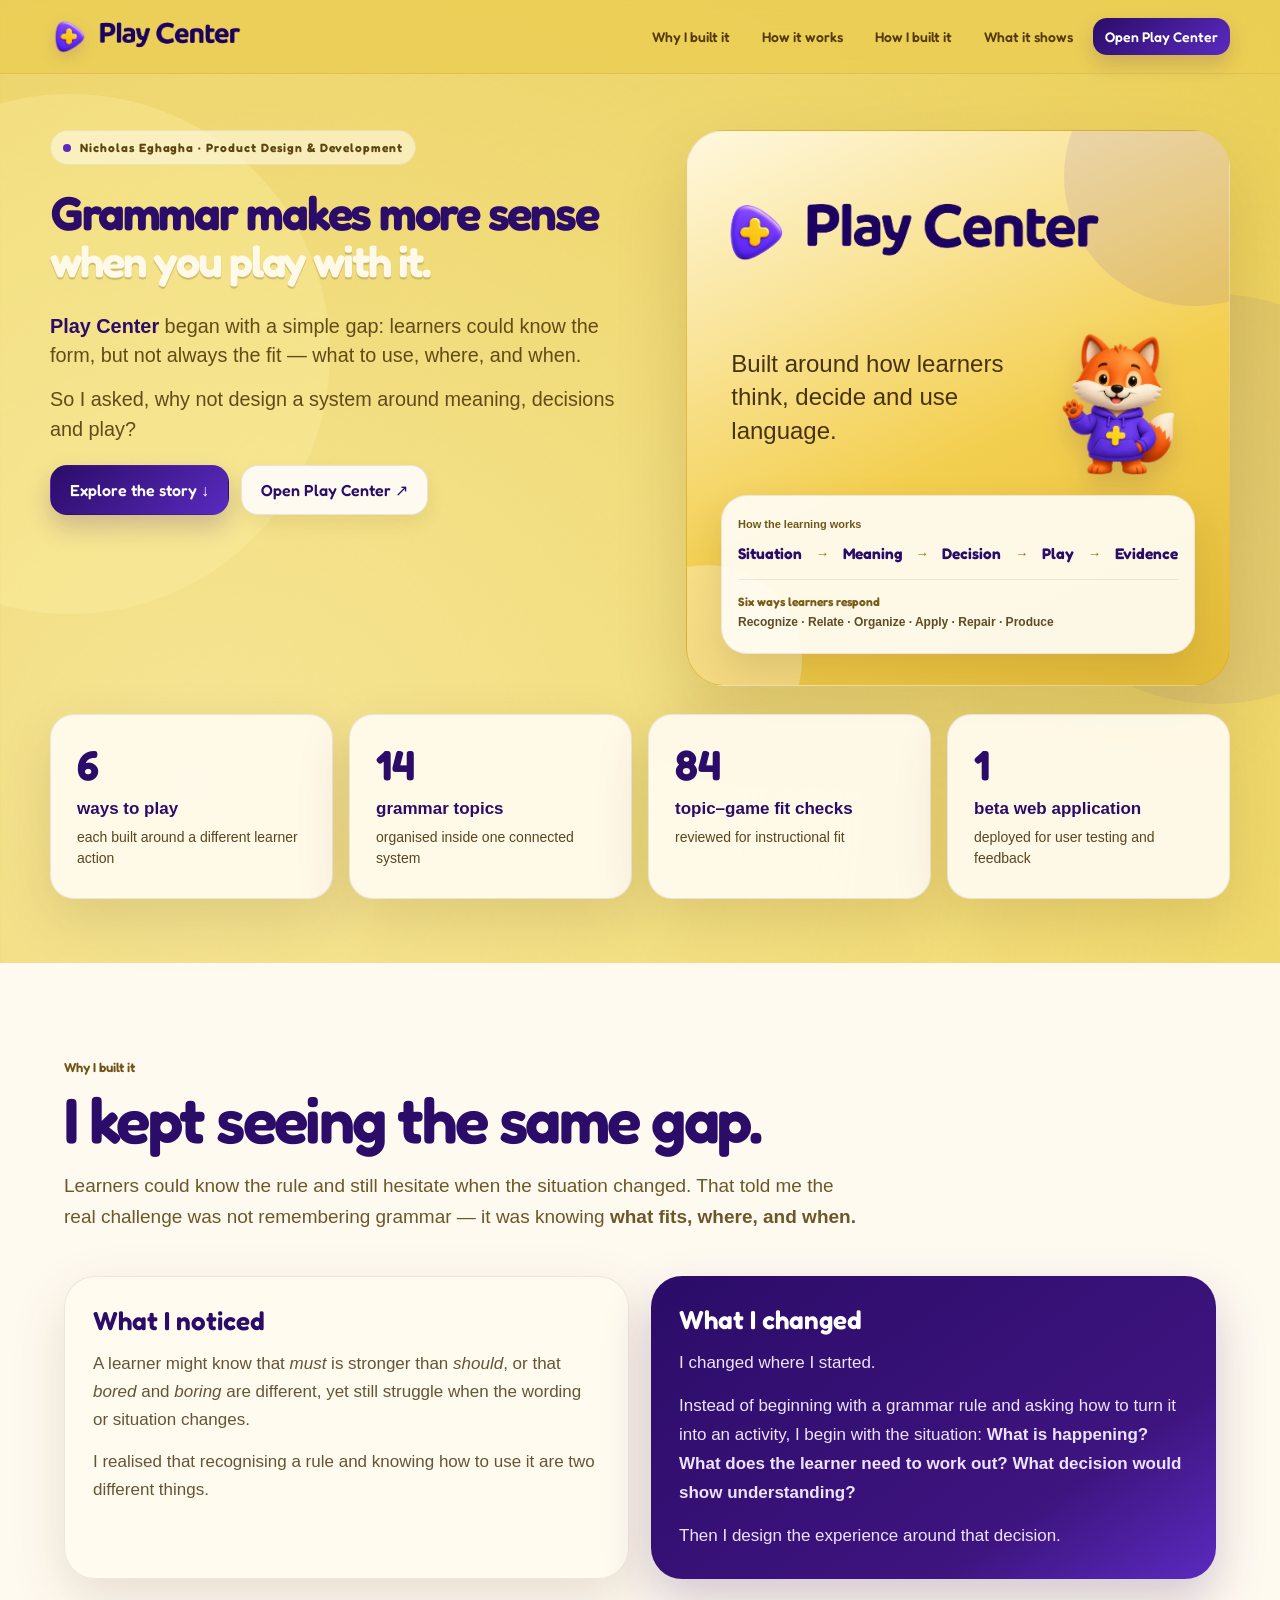
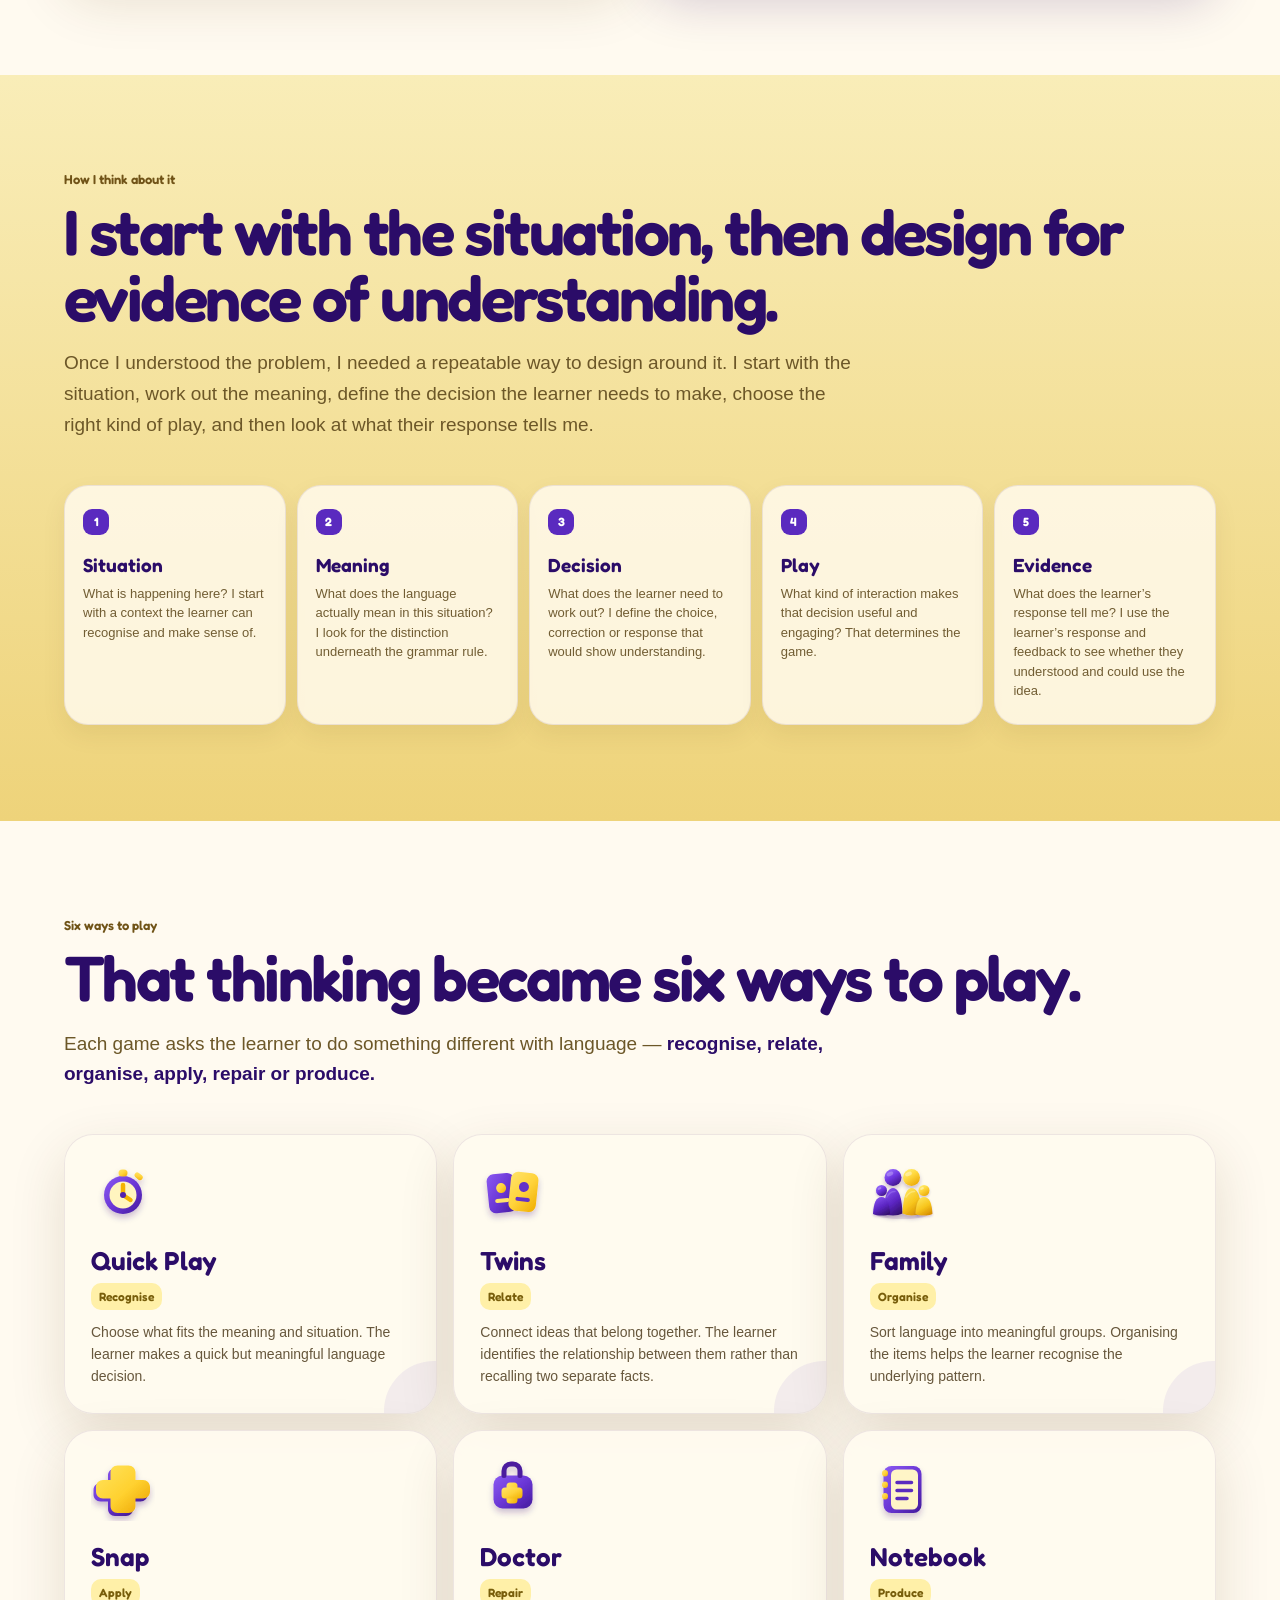
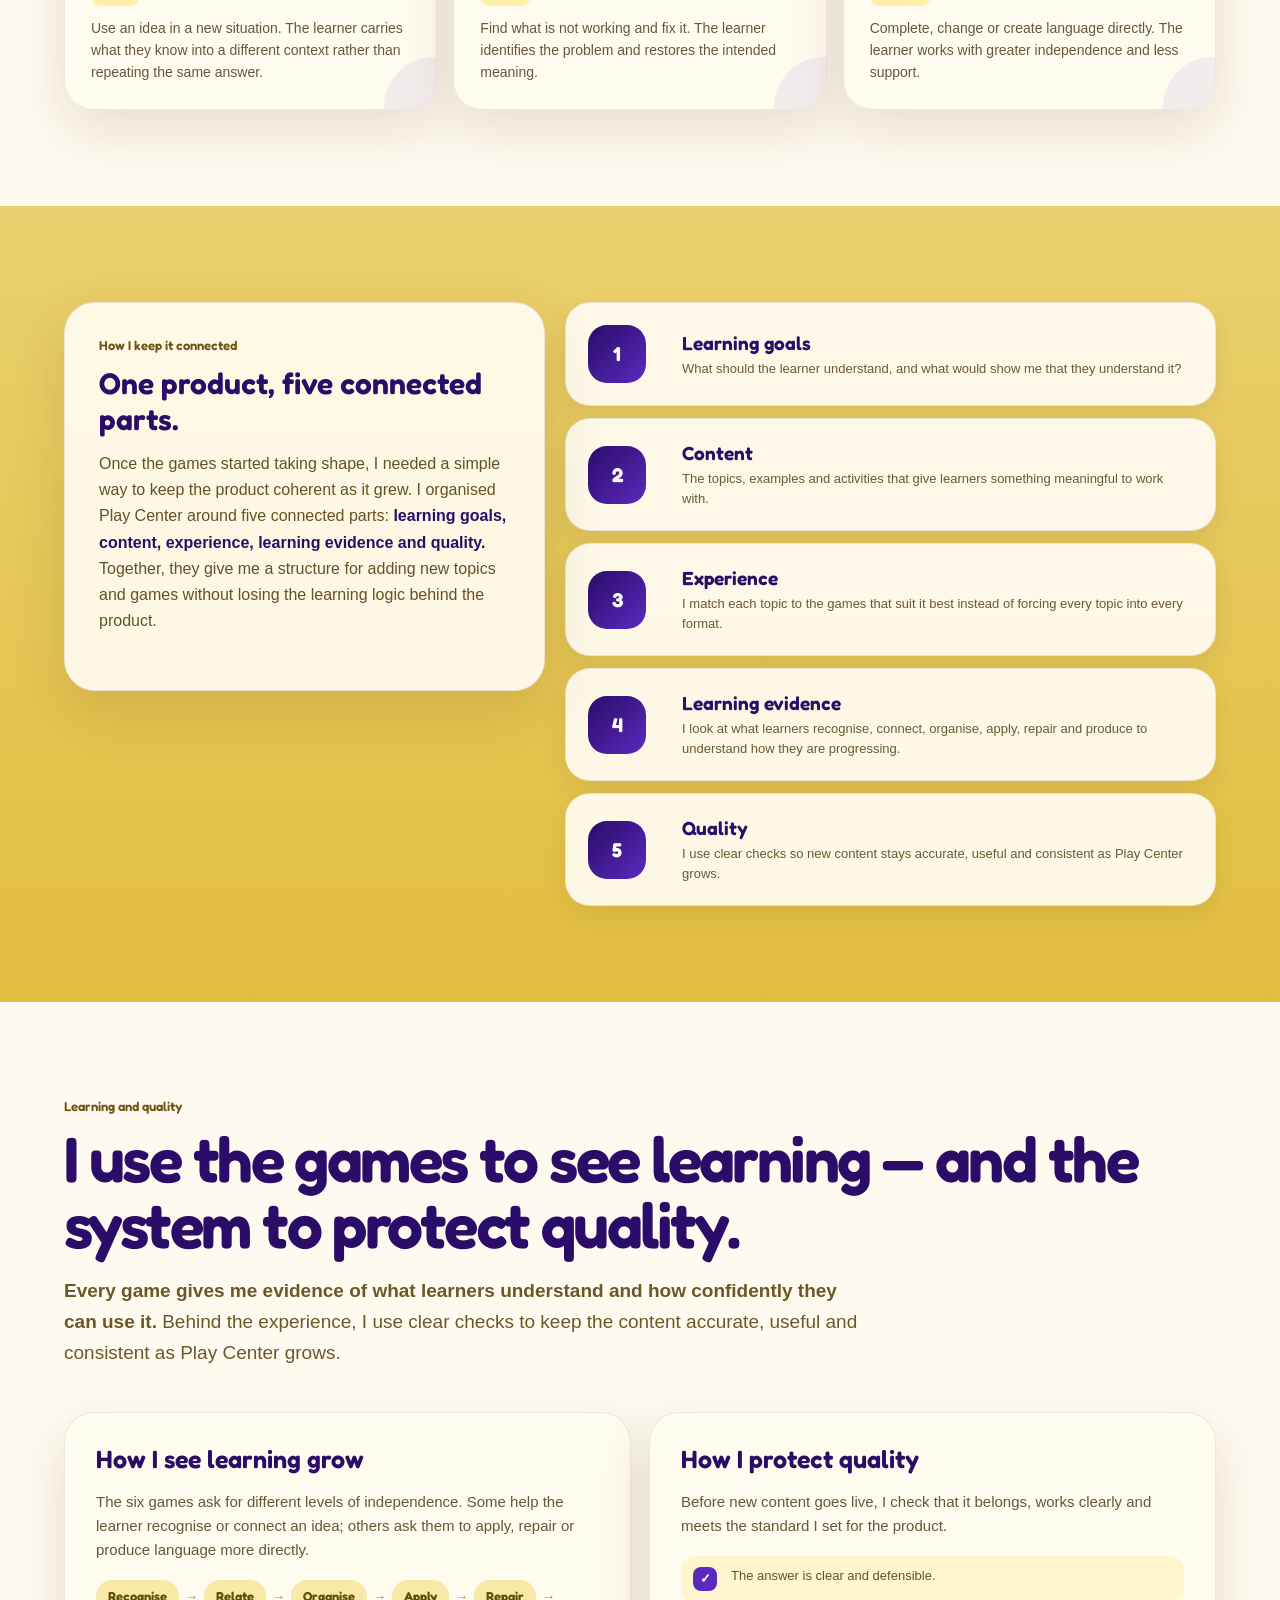
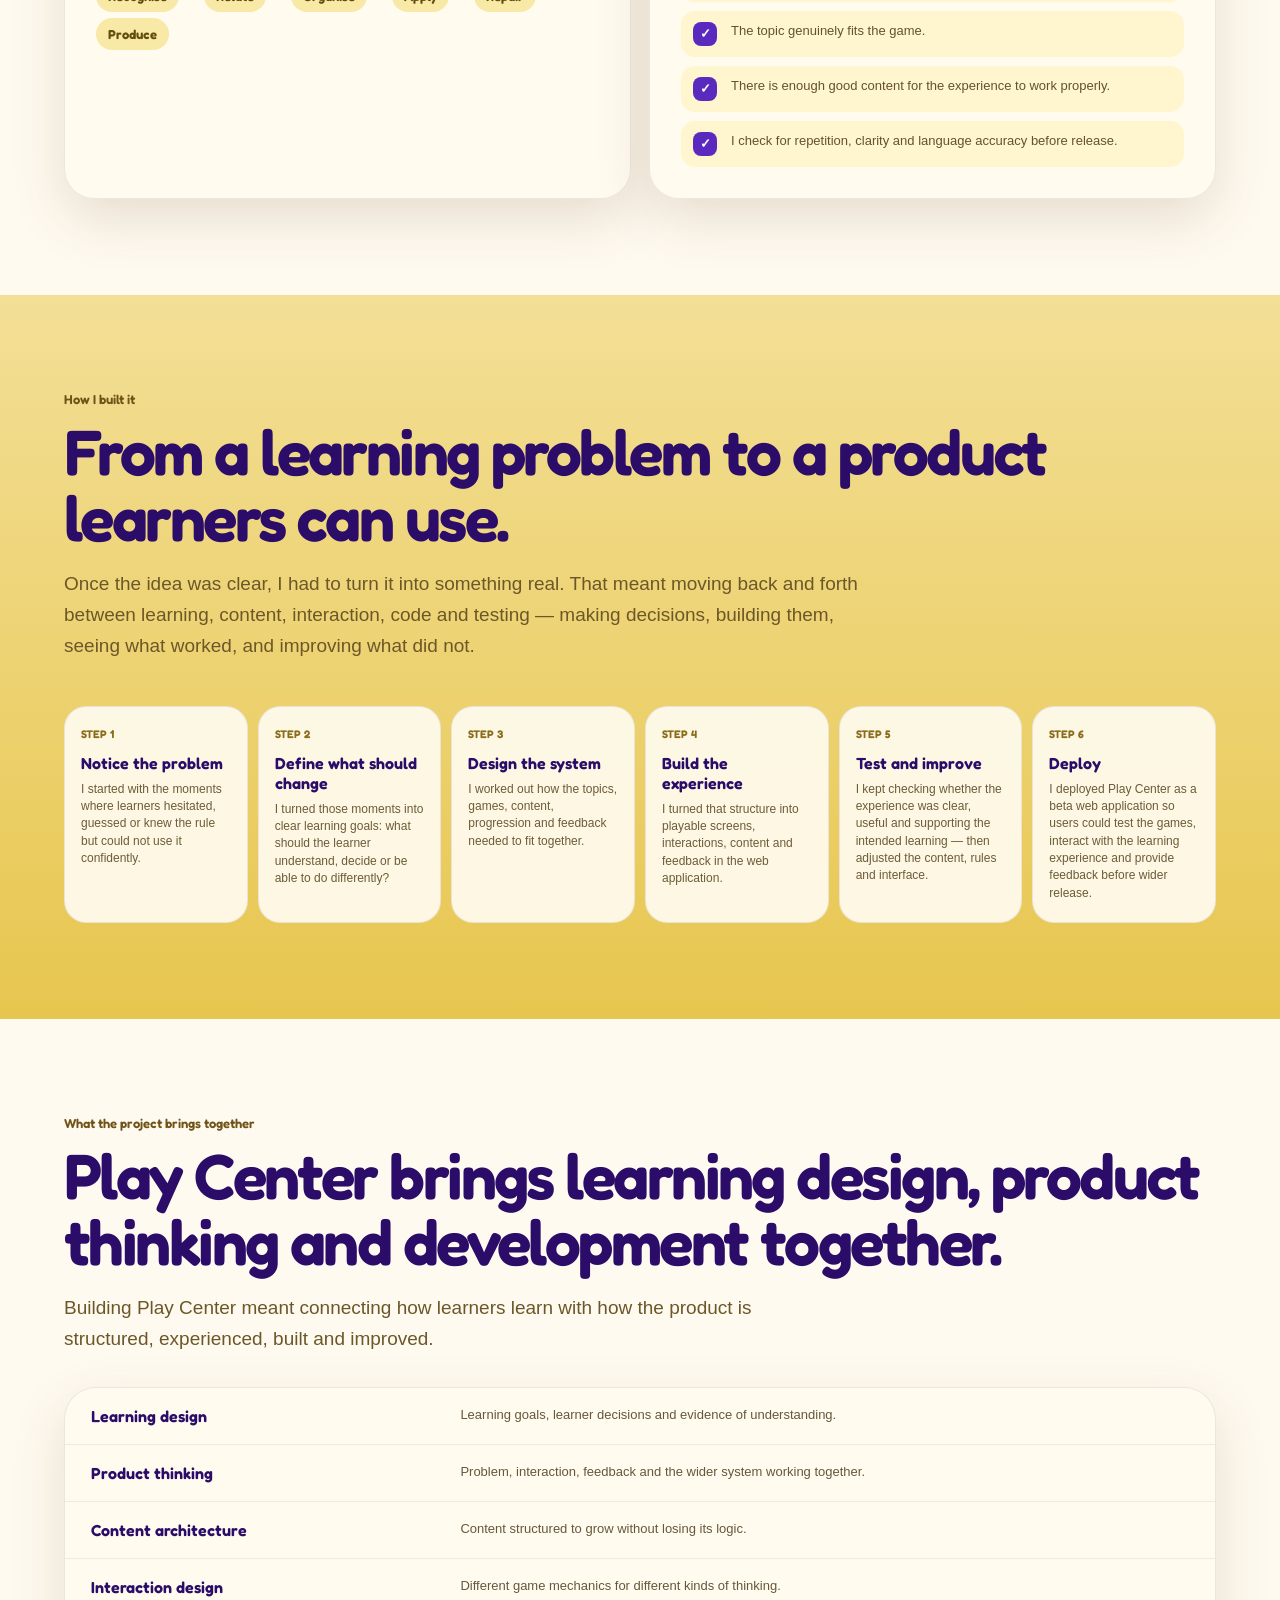
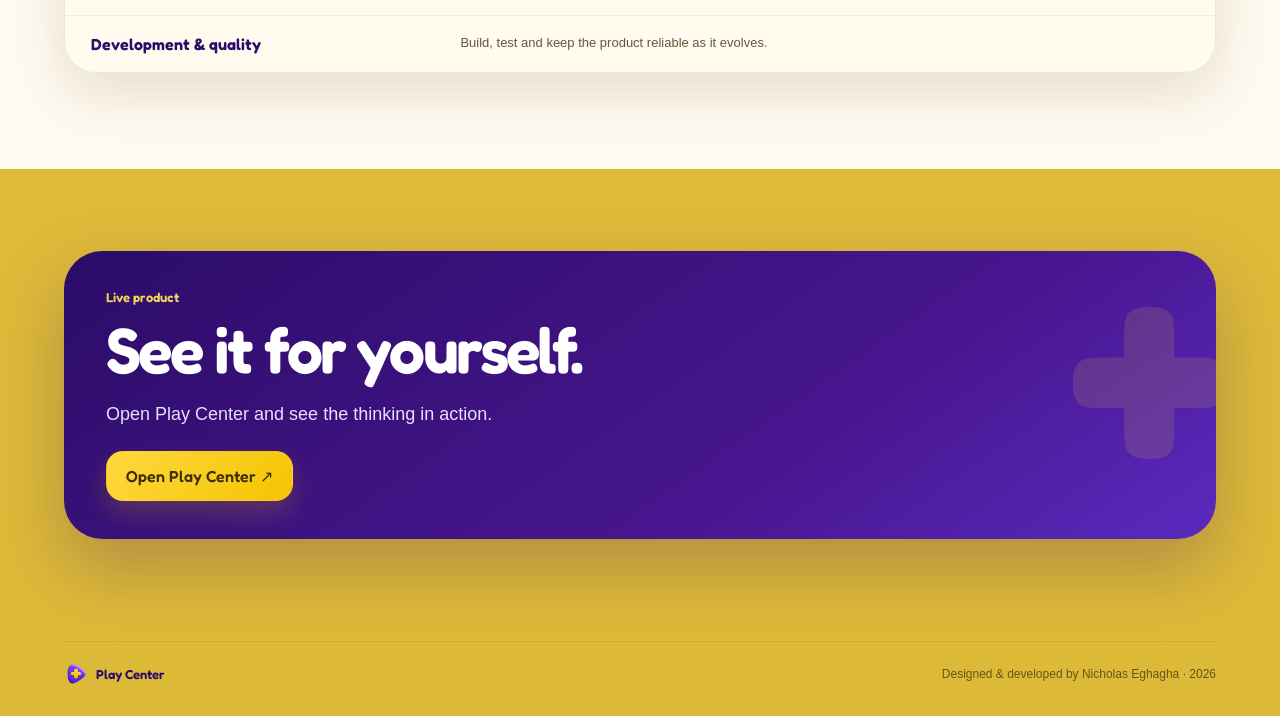
==== index.html @ 82a17149 "deploy Play Center production baseline" ====
<!DOCTYPE html>

<html lang="en">
<head>
<meta charset="utf-8"/>
<meta content="width=device-width,initial-scale=1" name="viewport"/>
<meta content="Play Center, built by Nicholas Eghagha — how a real classroom problem became a learning game, told for anyone: learners, teachers, recruiters, or investors." name="description"/>
<meta content="#E7C94C" name="theme-color"/>
<title>Play Center — by Nicholas Eghagha</title>
<link href="https://fonts.googleapis.com" rel="preconnect"/>
<link crossorigin="" href="https://fonts.gstatic.com" rel="preconnect"/>
<link href="https://fonts.googleapis.com/css2?family=Fredoka:wght@400..700&amp;display=swap" rel="stylesheet"/>
<link href="./css/styles.css" rel="stylesheet"/>
</head>
<body>
<div class="page">
<nav class="nav">
<a aria-label="Play Center home" class="brand-lockup" href="#top">
<img alt="Play Center icon" src="./assets/images/play-center-icon.png"/>
<img alt="Play Center" src="./assets/images/play-center-wordmark.png"/>
</a>
<div class="nav-links">
<a href="#problem">Why I built it</a><a href="#system">How it works</a><a href="#build">How I built it</a><a href="#evidence">What it shows</a>
<a class="nav-cta" href="https://playcenter.sirnicson.com/" rel="noreferrer" target="_blank">Open Play Center</a>
</div>
</nav>
<main>
<header class="hero" id="top">
<div class="hero-copy reveal">
<div class="eyebrow"><span class="dot"></span> Nicholas Eghagha · Product Design &amp; Development</div>
<h1><span class="headline-main">Grammar makes more sense</span><span class="accent">when you play with it.</span></h1>
<p class="hero-lead"><strong>Play Center</strong> began with a simple gap: learners could know the form, but not always the fit — <span class="slight-emphasis">what to use, where, and when.</span></p><p class="hero-lead hero-question">So I asked, why not design a system around meaning, decisions and play?</p>
<div class="hero-actions">
<a class="btn primary" href="#problem">Explore the story ↓</a>
<a class="btn secondary" href="https://playcenter.sirnicson.com/" rel="noreferrer" target="_blank">Open Play Center ↗</a>
</div>
</div>
<div class="hero-visual">
<div class="visual-card">
<div class="visual-logo"><img alt="" src="./assets/images/play-center-icon.png"/><img alt="Play Center" src="./assets/images/play-center-wordmark.png"/></div>
<div class="product-introduction"><p>Built around how learners think, decide and use language.</p><img alt="Play Center fox mascot" class="mascot" src="./assets/images/fox-mascot.png"/>
</div>
<div class="learning-loop">
<small>How the learning works</small>
<div aria-label="Situation to evidence learning loop" class="loop-steps"><span>Situation</span><i>→</i><span>Meaning</span><i>→</i><span>Decision</span><i>→</i><span>Play</span><i>→</i><span>Evidence</span></div>
<div class="loop-result"><strong>Six ways learners respond</strong><p>Recognize · Relate · Organize · Apply · Repair · Produce</p></div>
</div>
</div>
</div>
</header>
<section aria-label="Project scope" class="project-scope">
<div class="section-inner metrics">
<div class="metric paper"><strong>6</strong><span><b>ways to play</b><small>each built around a different learner action</small></span></div>
<div class="metric paper"><strong>14</strong><span><b>grammar topics</b><small>organised inside one connected system</small></span></div>
<div class="metric paper"><strong>84</strong><span><b>topic–game fit checks</b><small>reviewed for instructional fit</small></span></div>
<div class="metric paper"><strong>1</strong><span><b>beta web application</b><small>deployed for user testing and feedback</small></span></div>
</div>
</section>
<section class="problem" id="problem">
<div class="section-inner">
<div class="section-kicker">Why I built it</div>
<h2>I kept seeing the same gap.</h2>
<p class="section-lead">Learners could know the rule and still hesitate when the situation changed. That told me the real challenge was not remembering grammar — it was knowing <strong>what fits, where, and when.</strong></p>
<div class="split">
<article class="problem-card paper"><h3>What I noticed</h3><p>A learner might know that <em>must</em> is stronger than <em>should</em>, or that <em>bored</em> and <em>boring</em> are different, yet still struggle when the wording or situation changes.</p><p>I realised that recognising a rule and knowing how to use it are two different things.</p></article>
<article class="problem-card dark"><h3>What I changed</h3><p>I changed where I started.</p><p>Instead of beginning with a grammar rule and asking how to turn it into an activity, I begin with the situation: <strong>What is happening? What does the learner need to work out? What decision would show understanding?</strong></p><p>Then I design the experience around that decision.</p></article>
</div>
</div>
</section>
<section class="flow" id="system">
<div class="section-inner">
<div class="section-kicker">How I think about it</div>
<h2>I start with the situation, then design for evidence of understanding.</h2>
<p class="section-lead">Once I understood the problem, I needed a repeatable way to design around it. I start with the situation, work out the meaning, define the decision the learner needs to make, choose the right kind of play, and then look at what their response tells me.</p>
<div class="flow-grid">
<div class="flow-step"><div class="num">1</div><strong>Situation</strong><p>What is happening here? I start with a context the learner can recognise and make sense of.</p></div>
<div class="flow-step"><div class="num">2</div><strong>Meaning</strong><p>What does the language actually mean in this situation? I look for the distinction underneath the grammar rule.</p></div>
<div class="flow-step"><div class="num">3</div><strong>Decision</strong><p>What does the learner need to work out? I define the choice, correction or response that would show understanding.</p></div>
<div class="flow-step"><div class="num">4</div><strong>Play</strong><p>What kind of interaction makes that decision useful and engaging? That determines the game.</p></div>
<div class="flow-step"><div class="num">5</div><strong>Evidence</strong><p>What does the learner’s response tell me? I use the learner’s response and feedback to see whether they understood and could use the idea.</p></div>
</div>
</div>
</section>
<section class="games">
<div class="section-inner">
<div class="section-kicker">Six ways to play</div>
<h2>That thinking became six ways to play.</h2>
<p class="section-lead">Each game asks the learner to do something different with language — <strong>recognise, relate, organise, apply, repair or produce.</strong></p>
<div class="games-grid">
<article class="game-card paper"><img alt="Quick Play icon" src="./assets/images/quick-play.svg"/><h3>Quick Play</h3><span class="verb">Recognise</span><p>Choose what fits the meaning and situation. The learner makes a quick but meaningful language decision.</p></article>
<article class="game-card paper"><img alt="Twins icon" src="./assets/images/twins.svg"/><h3>Twins</h3><span class="verb">Relate</span><p>Connect ideas that belong together. The learner identifies the relationship between them rather than recalling two separate facts.</p></article>
<article class="game-card paper"><img alt="Family icon" src="./assets/images/family.svg"/><h3>Family</h3><span class="verb">Organise</span><p>Sort language into meaningful groups. Organising the items helps the learner recognise the underlying pattern.</p></article>
<article class="game-card paper"><img alt="Snap icon" src="./assets/images/snap.svg"/><h3>Snap</h3><span class="verb">Apply</span><p>Use an idea in a new situation. The learner carries what they know into a different context rather than repeating the same answer.</p></article>
<article class="game-card paper"><img alt="Doctor icon" src="./assets/images/doctor.svg"/><h3>Doctor</h3><span class="verb">Repair</span><p>Find what is not working and fix it. The learner identifies the problem and restores the intended meaning.</p></article>
<article class="game-card paper"><img alt="Notebook icon" src="./assets/images/notebook.svg"/><h3>Notebook</h3><span class="verb">Produce</span><p>Complete, change or create language directly. The learner works with greater independence and less support.</p></article>
</div>
</div>
</section>
<section class="architecture">
<div class="section-inner arch-layout">
<article class="arch-story paper"><div class="section-kicker">How I keep it connected</div><h3>One product, five connected parts.</h3><p>Once the games started taking shape, I needed a simple way to keep the product coherent as it grew. I organised Play Center around five connected parts: <strong>learning goals, content, experience, learning evidence and quality.</strong> Together, they give me a structure for adding new topics and games without losing the learning logic behind the product.</p></article>
<div class="arch-stack">
<article class="arch-layer"><div class="layer-mark">1</div><div><h3>Learning goals</h3><p>What should the learner understand, and what would show me that they understand it?</p></div></article>
<article class="arch-layer"><div class="layer-mark">2</div><div><h3>Content</h3><p>The topics, examples and activities that give learners something meaningful to work with.</p></div></article>
<article class="arch-layer"><div class="layer-mark">3</div><div><h3>Experience</h3><p>I match each topic to the games that suit it best instead of forcing every topic into every format.</p></div></article>
<article class="arch-layer"><div class="layer-mark">4</div><div><h3>Learning evidence</h3><p>I look at what learners recognise, connect, organise, apply, repair and produce to understand how they are progressing.</p></div></article>
<article class="arch-layer"><div class="layer-mark">5</div><div><h3>Quality</h3><p>I use clear checks so new content stays accurate, useful and consistent as Play Center grows.</p></div></article>
</div>
</div>
</section>
<section class="assessment" id="assessment">
<div class="section-inner">
<div class="section-kicker">Learning and quality</div>
<h2>I use the games to see learning — and the system to protect quality.</h2>
<p class="section-lead"><strong>Every game gives me evidence of what learners understand and how confidently they can use it.</strong> Behind the experience, I use clear checks to keep the content accurate, useful and consistent as Play Center grows.</p>
<div class="assessment-layout">
<article class="assessment-card paper"><h3>How I see learning grow</h3><p>The six games ask for different levels of independence. Some help the learner recognise or connect an idea; others ask them to apply, repair or produce language more directly.</p>
<div class="verb-flow"><span>Recognise</span><em>→</em><span>Relate</span><em>→</em><span>Organise</span><em>→</em><span>Apply</span><em>→</em><span>Repair</span><em>→</em><span>Produce</span></div>
</article>
<article class="assessment-card paper"><h3>How I protect quality</h3><p>Before new content goes live, I check that it belongs, works clearly and meets the standard I set for the product.</p><div class="qa-list">
<div class="qa-item"><i>✓</i><span>The answer is clear and defensible.</span></div>
<div class="qa-item"><i>✓</i><span>The topic genuinely fits the game.</span></div>
<div class="qa-item"><i>✓</i><span>There is enough good content for the experience to work properly.</span></div>
<div class="qa-item"><i>✓</i><span>I check for repetition, clarity and language accuracy before release.</span></div>
</div></article>
</div>
</div>
</section>
<section class="process" id="build">
<div class="section-inner">
<div class="section-kicker">How I built it</div>
<h2>From a learning problem to a product learners can use.</h2>
<p class="section-lead">Once the idea was clear, I had to turn it into something real. That meant moving back and forth between learning, content, interaction, code and testing — making decisions, building them, seeing what worked, and improving what did not.</p>
<div class="timeline">
<article class="timeline-step"><span>STEP 1</span><b>Notice the problem</b><p>I started with the moments where learners hesitated, guessed or knew the rule but could not use it confidently.</p></article>
<article class="timeline-step"><span>STEP 2</span><b>Define what should change</b><p>I turned those moments into clear learning goals: what should the learner understand, decide or be able to do differently?</p></article>
<article class="timeline-step"><span>STEP 3</span><b>Design the system</b><p>I worked out how the topics, games, content, progression and feedback needed to fit together.</p></article>
<article class="timeline-step"><span>STEP 4</span><b>Build the experience</b><p>I turned that structure into playable screens, interactions, content and feedback in the web application.</p></article>
<article class="timeline-step"><span>STEP 5</span><b>Test and improve</b><p>I kept checking whether the experience was clear, useful and supporting the intended learning — then adjusted the content, rules and interface.</p></article>
<article class="timeline-step"><span>STEP 6</span><b>Deploy</b><p>I deployed Play Center as a beta web application so users could test the games, interact with the learning experience and provide feedback before wider release.</p></article>
</div>
</div>
</section>
<section class="skills" id="evidence">
<div class="section-inner">
<div class="section-kicker">What the project brings together</div>
<h2>Play Center brings learning design, product thinking and development together.</h2>
<p class="section-lead">Building Play Center meant connecting how learners learn with how the product is structured, experienced, built and improved.</p>
<div class="skills-panel paper">
<div class="skill-row"><b>Learning design</b><p>Learning goals, learner decisions and evidence of understanding.</p></div>
<div class="skill-row"><b>Product thinking</b><p>Problem, interaction, feedback and the wider system working together.</p></div>
<div class="skill-row"><b>Content architecture</b><p>Content structured to grow without losing its logic.</p></div>
<div class="skill-row"><b>Interaction design</b><p>Different game mechanics for different kinds of thinking.</p></div>
<div class="skill-row"><b>Development &amp; quality</b><p>Build, test and keep the product reliable as it evolves.</p></div>
</div>

</div>
</section>
<section class="cta">
<div class="section-inner">
<div class="cta-card">
<div class="section-kicker">Live product</div>
<h2>See it for yourself.</h2>
<p>Open Play Center and see the thinking in action.</p>
<div class="cta-actions"><a class="btn primary" href="https://playcenter.sirnicson.com/" rel="noreferrer" target="_blank">Open Play Center ↗</a></div>
</div>
</div>
</section>
</main>
<footer><div class="footer-inner"><div class="footer-brand"><img alt="" src="./assets/images/play-center-icon.png"/><span>Play Center</span></div><div>Designed &amp; developed by Nicholas Eghagha · 2026</div></div></footer>
</div>
<script src="./js/main.js"></script>
</body>
</html>
---- css/styles.css ----
:root{
      --gold:#F4C400;--gold-deep:#D49B00;--gold-bright:#FFD83F;
      --page-a:#E7C94C;--page-b:#DDB938;
      --purple:#5A2ABF;--purple-deep:#2B0C68;
      --ink:#241834;--surface:#FFF9EA;--muted:#74643A;
      --line:rgba(71,38,93,.13);--white:#fffdf8;
      --shadow:0 20px 55px rgba(81,50,7,.14);
      --brand-font:"Fredoka","Arial Rounded MT Bold","Avenir Next Rounded","Trebuchet MS",sans-serif;
      --body-font:-apple-system,BlinkMacSystemFont,"Segoe UI",Inter,Arial,sans-serif;
    }
    *{box-sizing:border-box}
    html{scroll-behavior:smooth;background:var(--page-b)}
    body{margin:0;color:var(--ink);font-family:var(--body-font);background:
      radial-gradient(circle at 15% 11%,rgba(255,247,198,.58) 0,transparent 22%),
      radial-gradient(circle at 86% 16%,rgba(255,238,136,.38) 0,transparent 25%),
      linear-gradient(180deg,var(--page-a) 0%,var(--page-b) 100%);}
    a{color:inherit;text-decoration:none}
    button,a{outline-offset:4px}
    .page{min-height:100vh;overflow:hidden}
    .nav{position:sticky;top:0;z-index:50;display:flex;align-items:center;justify-content:space-between;gap:22px;height:74px;padding:0 clamp(18px,5vw,68px);background:rgba(235,205,84,.82);border-bottom:1px solid rgba(71,38,93,.09);backdrop-filter:blur(16px)}
    .brand-lockup{display:flex;align-items:center;gap:10px;min-width:0}
    .brand-lockup img:first-child{width:38px;height:38px;object-fit:contain;filter:drop-shadow(0 6px 8px rgba(72,35,117,.16))}
    .brand-lockup img:last-child{width:144px;height:auto;display:block}
    .nav-links{display:flex;align-items:center;gap:8px}
    .nav-links a{font-family:var(--brand-font);font-weight:550;font-size:14px;padding:10px 12px;border-radius:14px;color:#583a0a;transition:.18s ease}
    .nav-links a:hover,.nav-links a.active{background:rgba(255,250,229,.7);color:var(--purple-deep)}
    .nav-cta{background:linear-gradient(135deg,var(--purple-deep),var(--purple));color:#fff!important;box-shadow:0 9px 20px rgba(61,26,109,.18)}
    .hero{position:relative;min-height:calc(100vh - 74px);display:grid;grid-template-columns:minmax(0,1.12fr) minmax(300px,.88fr);align-items:center;gap:60px;max-width:1240px;margin:auto;padding:86px clamp(22px,4vw,52px) 72px}
    .hero:before,.hero:after{content:"";position:absolute;border-radius:50%;z-index:0;pointer-events:none}
    .hero:before{width:520px;height:520px;background:rgba(255,244,174,.28);left:-240px;top:20px}
    .hero:after{width:410px;height:410px;background:rgba(91,42,191,.07);right:-190px;bottom:10px}
    .hero-copy,.hero-visual{position:relative;z-index:1}
    .eyebrow{display:inline-flex;align-items:center;gap:9px;font-family:var(--brand-font);font-size:12px;font-weight:650;letter-spacing:.08em;color:#5d4510;background:rgba(255,250,232,.58);padding:9px 12px;border:1px solid rgba(84,54,0,.08);border-radius:999px}
    .dot{width:8px;height:8px;border-radius:50%;background:var(--purple)}
    h1,h2,h3,.brand-text,.metric strong,.flow-step strong,.game-card h3,.skill-row b{font-family:var(--brand-font)}
    h1{font-size:clamp(56px,8.2vw,102px);line-height:.91;letter-spacing:-.055em;margin:22px 0 24px;color:var(--purple-deep);font-weight:650;max-width:790px}
    h1 .accent{display:block;color:#fffaf0;text-shadow:0 3px 0 rgba(74,41,105,.10)}
    .byline{font-size:16px;font-weight:500;color:#674d12;margin:-10px 0 20px;max-width:540px;line-height:1.4}
    .hero-lead{font-size:clamp(18px,2vw,22px);line-height:1.55;color:#5e4919;max-width:720px;margin:0 0 32px}
    .hero-actions{display:flex;gap:12px;flex-wrap:wrap}
    .btn{display:inline-flex;align-items:center;justify-content:center;gap:9px;min-height:50px;padding:0 19px;border-radius:17px;font-family:var(--brand-font);font-weight:550;border:1px solid transparent;transition:.18s ease}
    .btn:hover{transform:translateY(-2px)}
    .btn.primary{background:linear-gradient(135deg,var(--purple-deep),var(--purple));color:#fff;box-shadow:0 12px 24px rgba(64,28,114,.22)}
    .btn.secondary{background:#fffaf0;border-color:rgba(84,52,101,.12);color:var(--purple-deep);box-shadow:0 8px 18px rgba(95,69,10,.09)}
    .hero-note{display:flex;align-items:center;gap:10px;margin-top:25px;font-size:13px;color:#6f5926}
    .hero-note img{width:33px;height:33px;border-radius:10px;object-fit:cover;box-shadow:0 5px 12px rgba(65,32,94,.12)}
    .hero-visual{display:grid;place-items:center;min-height:540px}
    .visual-card{position:relative;width:min(500px,100%);aspect-ratio:1/.94;border-radius:38px;background:linear-gradient(155deg,#fff8df,#f3cf50 56%,#e3bb38);border:1px solid rgba(100,67,0,.12);box-shadow:0 34px 70px rgba(94,63,7,.18);padding:34px;overflow:hidden}
    .visual-card:before{content:"";position:absolute;width:260px;height:260px;border-radius:50%;background:rgba(91,42,191,.10);right:-95px;top:-85px}
    .visual-card:after{content:"";position:absolute;width:190px;height:190px;border-radius:50%;background:rgba(255,255,255,.31);left:-75px;bottom:-70px}
    .visual-logo{display:flex;align-items:center;gap:14px;position:relative;z-index:2}
    .visual-logo img:first-child{width:64px;height:64px;object-fit:contain}
    .visual-logo img:last-child{width:min(290px,70%);height:auto}
    .learning-loop{position:absolute;inset:auto 30px 30px 30px;background:rgba(255,253,247,.91);border:1px solid rgba(74,39,104,.09);box-shadow:0 18px 38px rgba(75,49,5,.13);border-radius:27px;padding:22px;z-index:2}
    .learning-loop small{display:block;font-weight:700;font-size:11px;color:#826b32;margin-bottom:10px}
    .learning-loop strong{font-family:var(--brand-font);font-size:24px;color:var(--purple-deep);display:block;line-height:1.15}
    .loop-chips{display:flex;gap:7px;flex-wrap:wrap;margin-top:16px}.loop-chips span{font-size:11px;font-weight:750;padding:7px 9px;border-radius:999px;background:#f8e9a7;color:#614b14}
    .mascot{position:absolute;right:26px;top:145px;width:118px;height:132px;object-fit:contain;filter:drop-shadow(0 13px 13px rgba(65,33,80,.17));z-index:3;transform:rotate(2deg)}
    section{position:relative;padding:96px clamp(22px,5vw,72px)}
    .section-inner{max-width:1180px;margin:0 auto}
    .section-kicker{font-family:var(--brand-font);font-weight:600;font-size:13px;color:#705317;margin-bottom:12px}
    h2{font-size:clamp(39px,5.6vw,64px);line-height:1.03;letter-spacing:-.04em;color:var(--purple-deep);margin:0 0 18px;font-weight:620}
    .section-lead{font-size:19px;line-height:1.62;color:#6c5728;max-width:800px;margin:0 0 44px}
    .paper{background:rgba(255,251,239,.93);border:1px solid rgba(81,47,105,.10);box-shadow:var(--shadow)}
    .metrics{display:grid;grid-template-columns:repeat(4,1fr);gap:14px;margin-top:-28px;position:relative;z-index:3}
    .metric{border-radius:24px;padding:25px 22px;min-height:150px;display:flex;flex-direction:column;justify-content:space-between}
    .metric strong{font-size:42px;color:var(--purple-deep);font-weight:650;line-height:1}
    .metric span{font-size:13px;line-height:1.35;color:#705a29;font-weight:650}
    .problem{background:#fffaf0}
    .split{display:grid;grid-template-columns:1fr 1fr;gap:22px}
    .problem-card{border-radius:31px;padding:34px;min-height:300px;position:relative;overflow:hidden}
    .problem-card h3{font-size:26px;margin:0 0 14px;color:var(--purple-deep);font-weight:620}
    .problem-card p{font-size:17px;line-height:1.65;color:#665437;margin:0}
    .problem-card.dark{background:linear-gradient(145deg,var(--purple-deep),#3e147f 72%,#5b2abf);color:#fff;box-shadow:0 22px 50px rgba(55,21,102,.22)}
    .problem-card.dark h3,.problem-card.dark p{color:#fff}
    .problem-card.dark p{color:#eee3ff}
    .quote{margin-top:26px;font-family:var(--brand-font);font-size:22px;line-height:1.3;color:#fff7d4}
    .flow{background:linear-gradient(180deg,#f9edb8 0%,#eed37a 100%)}
    .flow-grid{display:grid;grid-template-columns:repeat(5,1fr);gap:11px;align-items:stretch}
    .flow-step{position:relative;border-radius:24px;padding:23px 18px;min-height:160px;background:rgba(255,250,236,.86);border:1px solid rgba(81,48,95,.10);box-shadow:0 10px 23px rgba(90,62,9,.08)}
    .flow-step .num{width:26px;height:26px;display:grid;place-items:center;border-radius:9px;background:var(--purple);color:#fff;font:650 12px var(--brand-font);margin-bottom:18px}
    .flow-step strong{display:block;font-size:19px;color:var(--purple-deep);margin-bottom:8px;font-weight:620}.flow-step p{font-size:13px;line-height:1.5;color:#715d33;margin:0}
    .games{background:#fffaf0}
    .games-grid{display:grid;grid-template-columns:repeat(3,1fr);gap:16px}
    .game-card{position:relative;border-radius:29px;padding:26px;min-height:255px;overflow:hidden;transition:.18s ease}
    .game-card:hover{transform:translateY(-5px);box-shadow:0 26px 60px rgba(67,38,91,.14)}
    .game-card img{width:64px;height:64px;object-fit:contain;margin-bottom:19px}
    .game-card h3{font-size:26px;line-height:1;margin:0 0 9px;color:var(--purple-deep);font-weight:620}
    .game-card .verb{display:inline-flex;font-family:var(--brand-font);font-weight:620;color:#785e0b;background:#fff0a8;padding:6px 8px;border-radius:10px;font-size:12px;margin-bottom:12px}
    .game-card p{font-size:14px;line-height:1.55;color:#67573c;margin:0}
    .game-card:after{content:"";position:absolute;width:100px;height:100px;border-radius:50%;right:-48px;bottom:-48px;background:rgba(91,42,191,.07)}
    .architecture{background:linear-gradient(180deg,#ead06e,#e2bd3f)}
    .arch-layout{display:grid;grid-template-columns:.85fr 1.15fr;gap:20px;align-items:start}
    .arch-story{border-radius:31px;padding:34px;position:sticky;top:98px}
    .arch-story h3{font-size:30px;margin:0 0 14px;color:var(--purple-deep);font-weight:620}
    .arch-story p{font-size:16px;line-height:1.63;color:#655126;margin:0 0 22px}
    .pill-row{display:flex;gap:7px;flex-wrap:wrap}.pill-row span{background:#f5e4a0;padding:7px 9px;border-radius:999px;font-size:11px;font-weight:750;color:#654e0d}
    .arch-stack{display:grid;gap:12px}
    .arch-layer{display:grid;grid-template-columns:74px 1fr;gap:20px;align-items:center;border-radius:25px;padding:22px;background:rgba(255,252,243,.92);border:1px solid rgba(71,43,90,.10);box-shadow:0 11px 23px rgba(82,58,10,.09)}
    .layer-mark{width:58px;height:58px;border-radius:19px;display:grid;place-items:center;background:linear-gradient(135deg,var(--purple-deep),var(--purple));color:#fff;font:650 20px var(--brand-font)}
    .arch-layer h3{font-size:19px;margin:0 0 5px;color:var(--purple-deep);font-weight:620}.arch-layer p{font-size:13px;line-height:1.5;color:#6b5934;margin:0}
    .assessment{background:#fffaf0}
    .assessment-layout{display:grid;grid-template-columns:1fr 1fr;gap:18px}
    .assessment-card{border-radius:30px;padding:31px}.assessment-card h3{font-size:25px;margin:0 0 16px;color:var(--purple-deep);font-weight:620}.assessment-card p{font-size:15px;line-height:1.6;color:#665638;margin:0 0 18px}
    .verb-flow{display:flex;align-items:center;flex-wrap:wrap;gap:6px;margin-top:6px}
    .verb-flow span{font-family:var(--brand-font);font-weight:650;font-size:13px;color:#654e0d;background:#f8e9a7;padding:8px 12px;border-radius:999px}
    .verb-flow em{font-style:normal;color:#a68a3f;font-size:13px}
    .qa-list{display:grid;gap:9px;margin-top:18px}.qa-item{display:grid;grid-template-columns:28px 1fr;gap:10px;align-items:start;background:#fff5cf;border-radius:14px;padding:11px 12px;font-size:13px;line-height:1.4;color:#64522f}.qa-item i{width:24px;height:24px;display:grid;place-items:center;border-radius:8px;background:var(--purple);color:#fff;font-style:normal;font-weight:900}
    .process{background:linear-gradient(180deg,#f3df96,#e7c64f)}
    .timeline{display:grid;grid-template-columns:repeat(6,1fr);gap:10px}.timeline-step{border-radius:22px;padding:20px 16px;background:rgba(255,252,242,.9);border:1px solid rgba(79,48,96,.10);min-height:160px}.timeline-step span{display:block;font:650 11px var(--brand-font);color:#8a6c1a;margin-bottom:12px}.timeline-step b{display:block;font:620 16px var(--brand-font);color:var(--purple-deep);margin-bottom:8px}.timeline-step p{font-size:12px;line-height:1.45;color:#6d5c38;margin:0}
    .skills{background:#fffaf0}
    .skills-panel{border-radius:32px;overflow:hidden}
    .skill-row{display:grid;grid-template-columns:minmax(210px,.85fr) 1.3fr 130px;gap:20px;padding:22px 26px;border-bottom:1px solid rgba(79,48,96,.08);align-items:center}.skill-row:last-child{border-bottom:0}.skill-row b{font-size:17px;color:var(--purple-deep);font-weight:620}.skill-row p{font-size:13px;line-height:1.5;color:#67573b;margin:0}.skill-row span{justify-self:end;font:650 11px var(--brand-font);color:#634c0c;background:#ffe99b;padding:7px 9px;border-radius:999px;white-space:nowrap}
    .closing-line{font-size:17px;line-height:1.6;color:#5e4919;max-width:760px;margin:30px 0 0}
    .cta{padding-top:106px;padding-bottom:110px}.cta-card{position:relative;overflow:hidden;border-radius:38px;padding:50px;background:linear-gradient(145deg,var(--purple-deep),#48168f 65%,var(--purple));color:#fff;box-shadow:0 30px 70px rgba(52,17,101,.25)}.cta-card:after{content:"+";position:absolute;font:650 330px/1 var(--brand-font);color:rgba(255,213,53,.13);right:-15px;top:-70px}.cta-card .section-kicker{color:#f2d658}.cta-card h2{color:#fff;max-width:780px}.cta-card p{max-width:780px;color:#eadffc;font-size:18px;line-height:1.6}.cta-actions{display:flex;gap:12px;flex-wrap:wrap;margin-top:27px}.cta-card .btn.primary{background:linear-gradient(135deg,var(--gold-bright),var(--gold));color:#3d2f00;box-shadow:0 12px 26px rgba(224,171,0,.22)}.cta-card .btn.secondary{background:rgba(255,255,255,.10);border-color:rgba(255,255,255,.24);color:#fff;box-shadow:none}
    footer{padding:24px clamp(22px,5vw,72px) 38px;color:#6a5319}.footer-inner{max-width:1180px;margin:0 auto;display:flex;align-items:center;justify-content:space-between;gap:20px;border-top:1px solid rgba(78,50,93,.10);padding-top:24px;font-size:12px}.footer-brand{display:flex;align-items:center;gap:8px;font:600 13px var(--brand-font);color:var(--purple-deep)}.footer-brand img{width:24px;height:24px}
    .reveal{opacity:0;transform:translateY(14px);transition:opacity .6s ease,transform .6s ease}.reveal.in{opacity:1;transform:none}
    @media(max-width:980px){.hero{grid-template-columns:1fr;gap:32px;padding-top:60px}.hero-visual{min-height:480px}.metrics{grid-template-columns:repeat(2,1fr);margin-top:0}.flow-grid{grid-template-columns:repeat(2,1fr)}.games-grid{grid-template-columns:repeat(2,1fr)}.arch-layout{grid-template-columns:1fr}.arch-story{position:relative;top:auto}.timeline{grid-template-columns:repeat(3,1fr)}.skill-row{grid-template-columns:1fr 1.4fr}.skill-row span{grid-column:2;justify-self:start}.nav-links a:not(.nav-cta){display:none}}
    @media(max-width:700px){.nav{height:66px;padding:0 14px}.brand-lockup img:first-child{width:32px;height:32px}.brand-lockup img:last-child{width:124px}.nav-cta{font-size:12px!important;padding:9px 11px!important}.hero{min-height:auto;padding:54px 19px 60px}.hero h1{font-size:54px}.hero-visual{min-height:390px}.visual-card{padding:24px;border-radius:30px}.mascot{width:94px;height:105px;top:130px}.learning-loop{inset:auto 18px 18px 18px}.learning-loop strong{font-size:20px}section{padding:72px 18px}.metrics,.split,.games-grid,.assessment-layout{grid-template-columns:1fr}.flow-grid{grid-template-columns:1fr}.timeline{grid-template-columns:repeat(2,1fr)}.skill-row{grid-template-columns:1fr;padding:20px}.skill-row span{grid-column:1}.cta-card{padding:34px 26px}.footer-inner{align-items:flex-start;flex-direction:column}.arch-layer{grid-template-columns:58px 1fr;gap:14px}}
    @media(prefers-reduced-motion:reduce){html{scroll-behavior:auto}.reveal{opacity:1;transform:none;transition:none}.btn,.game-card{transition:none}}

/* Hero refinement — clearer hierarchy, shorter narrative, cleaner learning-system visual */
.hero{grid-template-columns:minmax(0,1.02fr) minmax(420px,.98fr);gap:72px;padding-top:78px;padding-bottom:72px}
.hero-copy{max-width:690px}
.hero h1{font-size:clamp(58px,5.9vw,86px);line-height:.98;letter-spacing:-.05em;margin:24px 0 30px;max-width:680px}
.hero h1 .accent{display:block;color:#fffaf0;margin-top:5px}
.hero-lead{font-size:clamp(19px,1.55vw,23px);line-height:1.55;max-width:660px;margin:0 0 30px;color:#624b18}
.hero-lead strong{color:var(--purple-deep)}
.hero-lead .slight-emphasis{font-family:inherit;color:inherit;font-weight:500}
.hero-actions{margin-top:4px}
.visual-card{width:min(520px,100%);aspect-ratio:1/.96;padding:36px 34px 30px}
.visual-logo img:first-child{width:68px;height:68px}
.visual-logo img:last-child{width:min(300px,72%)}
.mascot{right:32px;top:145px;width:102px;height:114px;transform:none;z-index:4}
.learning-loop{inset:auto 30px 30px 30px;padding:24px 24px 22px;border-radius:26px;min-height:205px}
.learning-loop small{font-size:11px;margin-bottom:14px;color:#71561b}
.loop-steps{display:flex;align-items:center;gap:7px;flex-wrap:wrap}
.loop-steps span{display:inline-flex;align-items:center;gap:6px;font:650 14px var(--brand-font);color:var(--purple-deep);background:#fff7d8;border:1px solid rgba(84,52,101,.08);padding:8px 10px;border-radius:12px;white-space:nowrap}
.loop-steps span b{display:grid;place-items:center;width:20px;height:20px;border-radius:7px;background:var(--purple);color:#fff;font:650 10px var(--brand-font)}
.loop-steps i{font-style:normal;color:#8f6b1a;font-weight:800}
.loop-result{margin-top:16px;padding-top:14px;border-top:1px solid rgba(84,52,101,.10)}
.loop-result strong{font:650 12px var(--brand-font);color:#765c17;display:block;margin-bottom:5px}
.loop-result p{margin:0;color:#5f4c25;font-size:12px;line-height:1.45;font-weight:600}
@media(max-width:1100px){.hero{grid-template-columns:1fr 1fr;gap:42px}.hero h1{font-size:clamp(54px,6vw,78px)}}
@media(max-width:980px){.hero{grid-template-columns:1fr}.hero-copy{max-width:760px}.hero h1{max-width:760px}.hero-visual{min-height:500px}.visual-card{width:min(540px,100%)}}
@media(max-width:700px){.hero h1{font-size:52px;line-height:1}.hero-lead{font-size:18px}.visual-card{padding:24px}.visual-logo img:first-child{width:56px;height:56px}.mascot{width:84px;height:94px;right:22px;top:120px}.learning-loop{inset:auto 18px 18px 18px;padding:20px}.loop-steps{gap:5px}.loop-steps span{font-size:12px;padding:7px 8px}.loop-steps i{display:none}}

    .hero-question{margin:-14px 0 30px;font-family:var(--body-font);font-weight:400}
/* Keep the story, product and proof in one compact composition. */
.hero{max-width:1520px;min-height:0;grid-template-columns:minmax(0,1.35fr) minmax(0,1fr);gap:28px;align-items:start;padding:58px clamp(22px,3vw,48px) 48px}
.hero-copy{max-width:none}
.hero h1{font-size:clamp(40px,4vw,61px);line-height:1.08;max-width:none;letter-spacing:-.045em}
.headline-main{display:block}
.hero-visual{min-height:0;align-self:start;padding-top:58px;place-items:start center}
.visual-card{width:100%;max-width:640px}
.project-scope{padding-top:0;padding-bottom:64px}
.metrics{max-width:1424px;margin-top:0;gap:16px}
.metric{min-height:172px;justify-content:flex-start;gap:12px}
.metric span{display:block}
.metric b{display:block;font-size:17px;line-height:1.25;color:var(--purple-deep);margin-bottom:8px}
.metric small{display:block;font-size:13px;line-height:1.5;font-weight:400}
@media(min-width:981px){.hero h1 span{white-space:nowrap}}
@media(max-width:980px){.hero{grid-template-columns:1fr;gap:28px;padding-top:44px;padding-bottom:32px}.hero-copy{max-width:760px}.hero h1{font-size:clamp(36px,6.5vw,61px)}.hero-visual{padding-top:0}.visual-card{width:min(640px,100%)}.project-scope{padding-bottom:48px}}
@media(max-width:700px){.hero h1{font-size:clamp(34px,8vw,52px)}.metric{padding:22px 18px}.metric b{font-size:16px}}
/* Size the product panel from its contents at every viewport width. */
.visual-card{aspect-ratio:auto;display:grid;grid-template-columns:minmax(0,1fr);gap:16px}
.visual-card .mascot{position:relative;top:auto;right:auto;justify-self:end;margin:0;}
.visual-card .learning-loop{position:relative;inset:auto;min-height:0;width:100%}
/* Final hero refinements. */
.product-introduction{position:relative;z-index:2;display:grid;grid-template-columns:minmax(0,1fr) 152px;align-items:center;gap:12px}
.product-introduction p{font-size:19px;line-height:1.5;color:#624b18;margin:0;max-width:290px}
.visual-card .product-introduction .mascot{width:152px;height:164px;justify-self:end}
.visual-card .learning-loop{padding:22px 16px;container-type:inline-size}
.loop-steps{display:flex;flex-wrap:nowrap;align-items:center;justify-content:space-between;gap:4px;white-space:nowrap}
.loop-steps span{display:block;font-size:clamp(11px,3.5cqw,17px);font-weight:650;padding:0;background:transparent;border:0;border-radius:0}
.loop-steps i{display:block;flex-shrink:0;font-size:clamp(10px,3cqw,15px)}
@media(max-width:700px){.product-introduction{grid-template-columns:minmax(0,1fr) 116px;gap:8px}.product-introduction p{font-size:17px}.visual-card .product-introduction .mascot{width:116px;height:138px}.visual-card .learning-loop{padding:20px 12px}.loop-steps{gap:2px}.loop-steps span{padding:0;font-size:clamp(10px,3.5cqw,17px)}.loop-steps i{display:block}}
/* Tighten grouping and strengthen supporting text without changing the layout. */
.hero{padding-bottom:24px}
.hero h1{line-height:1.03;margin-bottom:22px}
.hero h1 .accent{font-size:.92em;margin-top:1px;color:#f5ecd6;text-shadow:0 2px 1px rgba(76,49,18,.24)}
.hero-lead{margin-bottom:12px;line-height:1.5}
.hero-question{margin:0 0 20px;font-weight:400}
.hero-actions{margin-top:0}
.hero-visual{padding-top:48px}
.product-introduction{gap:6px;padding-left:10px}
.product-introduction p{font-size:22px;line-height:1.4;font-weight:500;color:#503a15;max-width:310px}
.visual-card .product-introduction .mascot{transform:translateY(6px)}
.metric{padding:29px 26px}
.metric small{font-size:14px;line-height:1.5;color:#59451f}
@media(max-width:980px){.hero{gap:24px;padding-bottom:24px}.hero-visual{padding-top:0}}
@media(max-width:700px){.hero h1{margin-bottom:20px}.product-introduction{padding-left:4px;gap:6px}.product-introduction p{font-size:19px}.metric{padding:26px 22px}}
/* Final composition: content height, explicit rhythm and a 28px proof gap. */
.hero{height:auto;min-height:0;align-items:start;padding-bottom:28px}
.hero-copy{min-height:0}
.hero h1{margin-top:24px;margin-bottom:28px}
.hero h1 .accent{color:#FFF9E8}
.hero-lead{max-width:710px;margin-bottom:14px}
.hero-question{margin-top:0;margin-bottom:20px}
.hero-actions{margin-top:0}
.hero-visual{min-height:0;align-self:start}
.project-scope{padding-top:0}
.metrics{margin-top:0}
.product-introduction p{font-size:24px;color:#483311}
@media(max-width:980px){.hero{height:auto;min-height:0;padding-bottom:28px}}
@media(max-width:700px){.hero h1{margin-top:24px;margin-bottom:28px}.product-introduction p{font-size:20px}}
/* Give the observation and response distinct, readable paragraphs. */
.problem-card{min-height:280px;padding:28px}
.problem-card p + p{margin-top:14px}
.problem-card.dark p{line-height:1.7}

/* Six ways to play — narrative copy refinement */
.games .section-lead strong{color:var(--purple-deep);font-weight:650}

.arch-story p strong{color:var(--purple-deep);font-weight:650}

/* Final portfolio ending refinements */
.skills .skill-row{grid-template-columns:minmax(210px,.82fr) 1.75fr;gap:28px;}
.skills .skill-row p{max-width:760px;}
.process .timeline-step:last-child p{max-width:100%;}
@media(max-width:980px){.skills .skill-row{grid-template-columns:1fr 1.45fr;}}
@media(max-width:700px){.skills .skill-row{grid-template-columns:1fr;gap:10px;}}

/* Final layout refinement — one consistent 1180px page grid */
.nav{
  padding-left:max(18px,calc((100vw - 1180px)/2));
  padding-right:max(18px,calc((100vw - 1180px)/2));
}
.hero{
  width:min(1180px,calc(100% - 64px));
  max-width:1180px;
  margin-left:auto;
  margin-right:auto;
  grid-template-columns:minmax(0,1.03fr) minmax(0,.97fr);
  gap:48px;
  align-items:start;
  padding:56px 0 28px;
}
.hero-copy,.hero-visual{align-self:start}
.hero-visual{padding-top:0;place-items:start center}
.visual-card{max-width:560px}
.project-scope .metrics,
.section-inner,
.footer-inner{max-width:1180px;margin-left:auto;margin-right:auto}
.project-scope{padding-left:32px;padding-right:32px}

/* Tighter, cleaner capabilities section */
.skills .section-lead{max-width:720px;margin-bottom:32px}
.skills-panel{max-width:100%}
.skill-row{
  grid-template-columns:minmax(190px,.55fr) 1.45fr;
  gap:28px;
  padding:18px 26px;
}
.skill-row b{font-size:16px}
.skill-row p{font-size:13px;line-height:1.45}

/* More compact final invitation */
.cta{padding-top:82px;padding-bottom:82px}
.cta-card{padding:38px 42px}
.cta-card h2{margin-bottom:12px}
.cta-card p{margin-bottom:0;max-width:650px}
.cta-actions{margin-top:22px}

/* Simpler footer signature */
footer{padding-top:20px;padding-bottom:30px}
.footer-inner{padding-top:20px}

@media(max-width:980px){
  .hero{width:min(760px,calc(100% - 40px));grid-template-columns:1fr;gap:28px;padding:44px 0 28px}
  .hero-visual{padding-top:0}
  .project-scope{padding-left:20px;padding-right:20px}
  .skill-row{grid-template-columns:1fr;gap:8px}
}
@media(max-width:700px){
  .hero{width:calc(100% - 36px);padding-top:36px}
  .cta-card{padding:30px 24px}
}

/* IT-001 — Hero headline containment inside the shared 1180px grid */
.hero{grid-template-columns:minmax(0,1fr) minmax(0,.95fr);gap:64px;}
.hero h1{max-width:100%;font-size:clamp(42px,3.7vw,58px);}
@media(min-width:981px){.hero h1 span{white-space:normal;}}
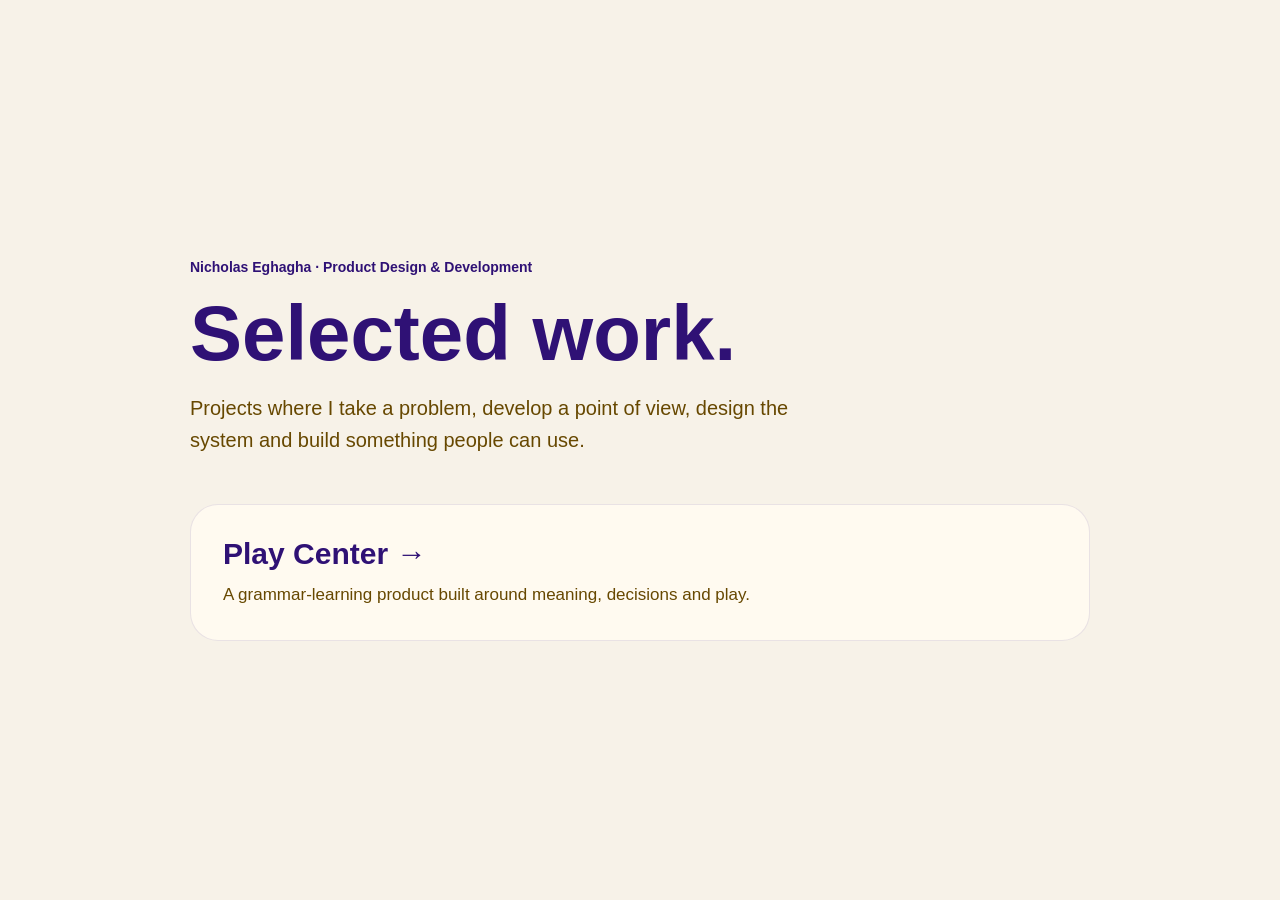
==== commit 28ef7f99: "move playcenter to project path and add portfolio root" ====
--- a/index.html
+++ b/index.html
@@ -1,174 +1,97 @@
 <!DOCTYPE html>
-
 <html lang="en">
 <head>
-<meta charset="utf-8"/>
-<meta content="width=device-width,initial-scale=1" name="viewport"/>
-<meta content="Play Center, built by Nicholas Eghagha — how a real classroom problem became a learning game, told for anyone: learners, teachers, recruiters, or investors." name="description"/>
-<meta content="#E7C94C" name="theme-color"/>
-<title>Play Center — by Nicholas Eghagha</title>
-<link href="https://fonts.googleapis.com" rel="preconnect"/>
-<link crossorigin="" href="https://fonts.gstatic.com" rel="preconnect"/>
-<link href="https://fonts.googleapis.com/css2?family=Fredoka:wght@400..700&amp;display=swap" rel="stylesheet"/>
-<link href="./css/styles.css" rel="stylesheet"/>
+  <meta charset="UTF-8">
+  <meta name="viewport" content="width=device-width, initial-scale=1.0">
+
+  <title>Nicholas Eghagha — Portfolio</title>
+
+  <style>
+    *{box-sizing:border-box}
+
+    body{
+      margin:0;
+      min-height:100vh;
+      display:grid;
+      place-items:center;
+      background:#f7f2e8;
+      color:#2f1175;
+      font-family:Arial,sans-serif;
+    }
+
+    main{
+      width:min(900px,calc(100% - 40px));
+    }
+
+    .eyebrow{
+      font-size:14px;
+      font-weight:700;
+      margin-bottom:20px;
+    }
+
+    h1{
+      margin:0 0 18px;
+      font-size:clamp(42px,7vw,78px);
+      line-height:.98;
+    }
+
+    p{
+      max-width:650px;
+      font-size:20px;
+      line-height:1.6;
+      color:#674800;
+    }
+
+    .projects{
+      margin-top:48px;
+    }
+
+    .card{
+      display:block;
+      padding:32px;
+      border-radius:28px;
+      background:#fffaf0;
+      color:inherit;
+      text-decoration:none;
+      border:1px solid rgba(47,17,117,.1);
+    }
+
+    .card:hover{
+      transform:translateY(-2px);
+    }
+
+    .card h2{
+      margin:0 0 10px;
+      font-size:30px;
+    }
+
+    .card p{
+      margin:0;
+      font-size:17px;
+    }
+  </style>
 </head>
+
 <body>
-<div class="page">
-<nav class="nav">
-<a aria-label="Play Center home" class="brand-lockup" href="#top">
-<img alt="Play Center icon" src="./assets/images/play-center-icon.png"/>
-<img alt="Play Center" src="./assets/images/play-center-wordmark.png"/>
-</a>
-<div class="nav-links">
-<a href="#problem">Why I built it</a><a href="#system">How it works</a><a href="#build">How I built it</a><a href="#evidence">What it shows</a>
-<a class="nav-cta" href="https://playcenter.sirnicson.com/" rel="noreferrer" target="_blank">Open Play Center</a>
-</div>
-</nav>
-<main>
-<header class="hero" id="top">
-<div class="hero-copy reveal">
-<div class="eyebrow"><span class="dot"></span> Nicholas Eghagha · Product Design &amp; Development</div>
-<h1><span class="headline-main">Grammar makes more sense</span><span class="accent">when you play with it.</span></h1>
-<p class="hero-lead"><strong>Play Center</strong> began with a simple gap: learners could know the form, but not always the fit — <span class="slight-emphasis">what to use, where, and when.</span></p><p class="hero-lead hero-question">So I asked, why not design a system around meaning, decisions and play?</p>
-<div class="hero-actions">
-<a class="btn primary" href="#problem">Explore the story ↓</a>
-<a class="btn secondary" href="https://playcenter.sirnicson.com/" rel="noreferrer" target="_blank">Open Play Center ↗</a>
-</div>
-</div>
-<div class="hero-visual">
-<div class="visual-card">
-<div class="visual-logo"><img alt="" src="./assets/images/play-center-icon.png"/><img alt="Play Center" src="./assets/images/play-center-wordmark.png"/></div>
-<div class="product-introduction"><p>Built around how learners think, decide and use language.</p><img alt="Play Center fox mascot" class="mascot" src="./assets/images/fox-mascot.png"/>
-</div>
-<div class="learning-loop">
-<small>How the learning works</small>
-<div aria-label="Situation to evidence learning loop" class="loop-steps"><span>Situation</span><i>→</i><span>Meaning</span><i>→</i><span>Decision</span><i>→</i><span>Play</span><i>→</i><span>Evidence</span></div>
-<div class="loop-result"><strong>Six ways learners respond</strong><p>Recognize · Relate · Organize · Apply · Repair · Produce</p></div>
-</div>
-</div>
-</div>
-</header>
-<section aria-label="Project scope" class="project-scope">
-<div class="section-inner metrics">
-<div class="metric paper"><strong>6</strong><span><b>ways to play</b><small>each built around a different learner action</small></span></div>
-<div class="metric paper"><strong>14</strong><span><b>grammar topics</b><small>organised inside one connected system</small></span></div>
-<div class="metric paper"><strong>84</strong><span><b>topic–game fit checks</b><small>reviewed for instructional fit</small></span></div>
-<div class="metric paper"><strong>1</strong><span><b>beta web application</b><small>deployed for user testing and feedback</small></span></div>
-</div>
-</section>
-<section class="problem" id="problem">
-<div class="section-inner">
-<div class="section-kicker">Why I built it</div>
-<h2>I kept seeing the same gap.</h2>
-<p class="section-lead">Learners could know the rule and still hesitate when the situation changed. That told me the real challenge was not remembering grammar — it was knowing <strong>what fits, where, and when.</strong></p>
-<div class="split">
-<article class="problem-card paper"><h3>What I noticed</h3><p>A learner might know that <em>must</em> is stronger than <em>should</em>, or that <em>bored</em> and <em>boring</em> are different, yet still struggle when the wording or situation changes.</p><p>I realised that recognising a rule and knowing how to use it are two different things.</p></article>
-<article class="problem-card dark"><h3>What I changed</h3><p>I changed where I started.</p><p>Instead of beginning with a grammar rule and asking how to turn it into an activity, I begin with the situation: <strong>What is happening? What does the learner need to work out? What decision would show understanding?</strong></p><p>Then I design the experience around that decision.</p></article>
-</div>
-</div>
-</section>
-<section class="flow" id="system">
-<div class="section-inner">
-<div class="section-kicker">How I think about it</div>
-<h2>I start with the situation, then design for evidence of understanding.</h2>
-<p class="section-lead">Once I understood the problem, I needed a repeatable way to design around it. I start with the situation, work out the meaning, define the decision the learner needs to make, choose the right kind of play, and then look at what their response tells me.</p>
-<div class="flow-grid">
-<div class="flow-step"><div class="num">1</div><strong>Situation</strong><p>What is happening here? I start with a context the learner can recognise and make sense of.</p></div>
-<div class="flow-step"><div class="num">2</div><strong>Meaning</strong><p>What does the language actually mean in this situation? I look for the distinction underneath the grammar rule.</p></div>
-<div class="flow-step"><div class="num">3</div><strong>Decision</strong><p>What does the learner need to work out? I define the choice, correction or response that would show understanding.</p></div>
-<div class="flow-step"><div class="num">4</div><strong>Play</strong><p>What kind of interaction makes that decision useful and engaging? That determines the game.</p></div>
-<div class="flow-step"><div class="num">5</div><strong>Evidence</strong><p>What does the learner’s response tell me? I use the learner’s response and feedback to see whether they understood and could use the idea.</p></div>
-</div>
-</div>
-</section>
-<section class="games">
-<div class="section-inner">
-<div class="section-kicker">Six ways to play</div>
-<h2>That thinking became six ways to play.</h2>
-<p class="section-lead">Each game asks the learner to do something different with language — <strong>recognise, relate, organise, apply, repair or produce.</strong></p>
-<div class="games-grid">
-<article class="game-card paper"><img alt="Quick Play icon" src="./assets/images/quick-play.svg"/><h3>Quick Play</h3><span class="verb">Recognise</span><p>Choose what fits the meaning and situation. The learner makes a quick but meaningful language decision.</p></article>
-<article class="game-card paper"><img alt="Twins icon" src="./assets/images/twins.svg"/><h3>Twins</h3><span class="verb">Relate</span><p>Connect ideas that belong together. The learner identifies the relationship between them rather than recalling two separate facts.</p></article>
-<article class="game-card paper"><img alt="Family icon" src="./assets/images/family.svg"/><h3>Family</h3><span class="verb">Organise</span><p>Sort language into meaningful groups. Organising the items helps the learner recognise the underlying pattern.</p></article>
-<article class="game-card paper"><img alt="Snap icon" src="./assets/images/snap.svg"/><h3>Snap</h3><span class="verb">Apply</span><p>Use an idea in a new situation. The learner carries what they know into a different context rather than repeating the same answer.</p></article>
-<article class="game-card paper"><img alt="Doctor icon" src="./assets/images/doctor.svg"/><h3>Doctor</h3><span class="verb">Repair</span><p>Find what is not working and fix it. The learner identifies the problem and restores the intended meaning.</p></article>
-<article class="game-card paper"><img alt="Notebook icon" src="./assets/images/notebook.svg"/><h3>Notebook</h3><span class="verb">Produce</span><p>Complete, change or create language directly. The learner works with greater independence and less support.</p></article>
-</div>
-</div>
-</section>
-<section class="architecture">
-<div class="section-inner arch-layout">
-<article class="arch-story paper"><div class="section-kicker">How I keep it connected</div><h3>One product, five connected parts.</h3><p>Once the games started taking shape, I needed a simple way to keep the product coherent as it grew. I organised Play Center around five connected parts: <strong>learning goals, content, experience, learning evidence and quality.</strong> Together, they give me a structure for adding new topics and games without losing the learning logic behind the product.</p></article>
-<div class="arch-stack">
-<article class="arch-layer"><div class="layer-mark">1</div><div><h3>Learning goals</h3><p>What should the learner understand, and what would show me that they understand it?</p></div></article>
-<article class="arch-layer"><div class="layer-mark">2</div><div><h3>Content</h3><p>The topics, examples and activities that give learners something meaningful to work with.</p></div></article>
-<article class="arch-layer"><div class="layer-mark">3</div><div><h3>Experience</h3><p>I match each topic to the games that suit it best instead of forcing every topic into every format.</p></div></article>
-<article class="arch-layer"><div class="layer-mark">4</div><div><h3>Learning evidence</h3><p>I look at what learners recognise, connect, organise, apply, repair and produce to understand how they are progressing.</p></div></article>
-<article class="arch-layer"><div class="layer-mark">5</div><div><h3>Quality</h3><p>I use clear checks so new content stays accurate, useful and consistent as Play Center grows.</p></div></article>
-</div>
-</div>
-</section>
-<section class="assessment" id="assessment">
-<div class="section-inner">
-<div class="section-kicker">Learning and quality</div>
-<h2>I use the games to see learning — and the system to protect quality.</h2>
-<p class="section-lead"><strong>Every game gives me evidence of what learners understand and how confidently they can use it.</strong> Behind the experience, I use clear checks to keep the content accurate, useful and consistent as Play Center grows.</p>
-<div class="assessment-layout">
-<article class="assessment-card paper"><h3>How I see learning grow</h3><p>The six games ask for different levels of independence. Some help the learner recognise or connect an idea; others ask them to apply, repair or produce language more directly.</p>
-<div class="verb-flow"><span>Recognise</span><em>→</em><span>Relate</span><em>→</em><span>Organise</span><em>→</em><span>Apply</span><em>→</em><span>Repair</span><em>→</em><span>Produce</span></div>
-</article>
-<article class="assessment-card paper"><h3>How I protect quality</h3><p>Before new content goes live, I check that it belongs, works clearly and meets the standard I set for the product.</p><div class="qa-list">
-<div class="qa-item"><i>✓</i><span>The answer is clear and defensible.</span></div>
-<div class="qa-item"><i>✓</i><span>The topic genuinely fits the game.</span></div>
-<div class="qa-item"><i>✓</i><span>There is enough good content for the experience to work properly.</span></div>
-<div class="qa-item"><i>✓</i><span>I check for repetition, clarity and language accuracy before release.</span></div>
-</div></article>
-</div>
-</div>
-</section>
-<section class="process" id="build">
-<div class="section-inner">
-<div class="section-kicker">How I built it</div>
-<h2>From a learning problem to a product learners can use.</h2>
-<p class="section-lead">Once the idea was clear, I had to turn it into something real. That meant moving back and forth between learning, content, interaction, code and testing — making decisions, building them, seeing what worked, and improving what did not.</p>
-<div class="timeline">
-<article class="timeline-step"><span>STEP 1</span><b>Notice the problem</b><p>I started with the moments where learners hesitated, guessed or knew the rule but could not use it confidently.</p></article>
-<article class="timeline-step"><span>STEP 2</span><b>Define what should change</b><p>I turned those moments into clear learning goals: what should the learner understand, decide or be able to do differently?</p></article>
-<article class="timeline-step"><span>STEP 3</span><b>Design the system</b><p>I worked out how the topics, games, content, progression and feedback needed to fit together.</p></article>
-<article class="timeline-step"><span>STEP 4</span><b>Build the experience</b><p>I turned that structure into playable screens, interactions, content and feedback in the web application.</p></article>
-<article class="timeline-step"><span>STEP 5</span><b>Test and improve</b><p>I kept checking whether the experience was clear, useful and supporting the intended learning — then adjusted the content, rules and interface.</p></article>
-<article class="timeline-step"><span>STEP 6</span><b>Deploy</b><p>I deployed Play Center as a beta web application so users could test the games, interact with the learning experience and provide feedback before wider release.</p></article>
-</div>
-</div>
-</section>
-<section class="skills" id="evidence">
-<div class="section-inner">
-<div class="section-kicker">What the project brings together</div>
-<h2>Play Center brings learning design, product thinking and development together.</h2>
-<p class="section-lead">Building Play Center meant connecting how learners learn with how the product is structured, experienced, built and improved.</p>
-<div class="skills-panel paper">
-<div class="skill-row"><b>Learning design</b><p>Learning goals, learner decisions and evidence of understanding.</p></div>
-<div class="skill-row"><b>Product thinking</b><p>Problem, interaction, feedback and the wider system working together.</p></div>
-<div class="skill-row"><b>Content architecture</b><p>Content structured to grow without losing its logic.</p></div>
-<div class="skill-row"><b>Interaction design</b><p>Different game mechanics for different kinds of thinking.</p></div>
-<div class="skill-row"><b>Development &amp; quality</b><p>Build, test and keep the product reliable as it evolves.</p></div>
-</div>
+  <main>
+    <div class="eyebrow">Nicholas Eghagha · Product Design & Development</div>
 
-</div>
-</section>
-<section class="cta">
-<div class="section-inner">
-<div class="cta-card">
-<div class="section-kicker">Live product</div>
-<h2>See it for yourself.</h2>
-<p>Open Play Center and see the thinking in action.</p>
-<div class="cta-actions"><a class="btn primary" href="https://playcenter.sirnicson.com/" rel="noreferrer" target="_blank">Open Play Center ↗</a></div>
-</div>
-</div>
-</section>
-</main>
-<footer><div class="footer-inner"><div class="footer-brand"><img alt="" src="./assets/images/play-center-icon.png"/><span>Play Center</span></div><div>Designed &amp; developed by Nicholas Eghagha · 2026</div></div></footer>
-</div>
-<script src="./js/main.js"></script>
+    <h1>Selected work.</h1>
+
+    <p>
+      Projects where I take a problem, develop a point of view,
+      design the system and build something people can use.
+    </p>
+
+    <section class="projects">
+      <a class="card" href="./playcenter/">
+        <h2>Play Center →</h2>
+        <p>
+          A grammar-learning product built around meaning,
+          decisions and play.
+        </p>
+      </a>
+    </section>
+  </main>
 </body>
-</html>
+</html>
